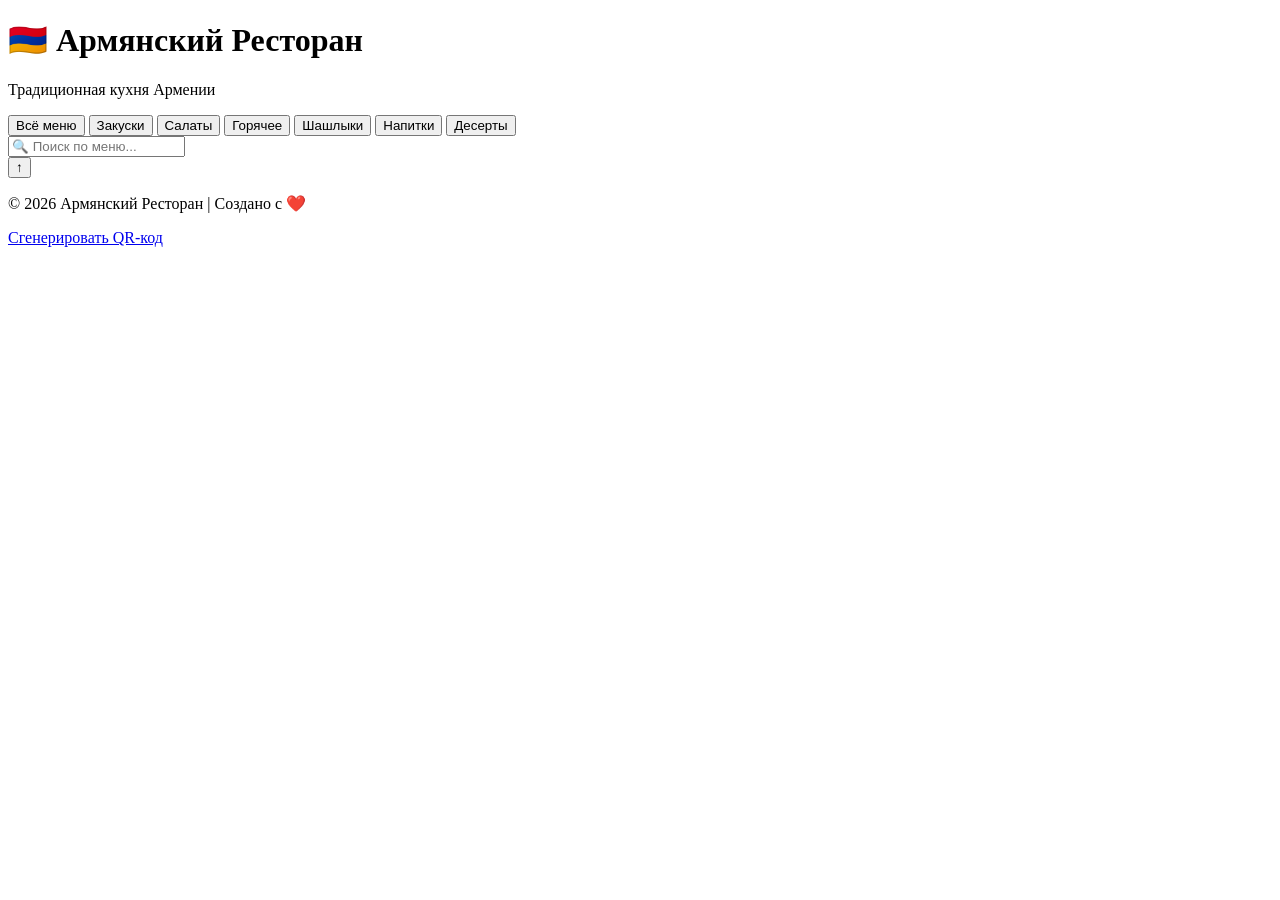
==== index.html @ 18590324 "Добавлено веб-меню ресторана" ====
<!DOCTYPE html>
<html lang="ru">
<head>
    <meta charset="UTF-8">
    <meta name="viewport" content="width=device-width, initial-scale=1.0">
    <title>Меню армянского ресторана</title>
    <link rel="stylesheet" href="style.css">
    <link href="https://fonts.googleapis.com/css2?family=Montserrat:wght@400;600;700&family=Roboto:wght@300;400&display=swap" rel="stylesheet">
</head>
<body>
    <header>
        <div class="container">
            <h1>🇦🇲 Армянский Ресторан</h1>
            <p class="subtitle">Традиционная кухня Армении</p>
        </div>
    </header>

    <nav class="menu-nav">
        <div class="container">
            <button class="nav-btn" data-category="all">Всё меню</button>
            <button class="nav-btn" data-category="Холодные закуски">Закуски</button>
            <button class="nav-btn" data-category="Салаты">Салаты</button>
            <button class="nav-btn" data-category="Горячие блюда">Горячее</button>
            <button class="nav-btn" data-category="Шашлыки">Шашлыки</button>
            <button class="nav-btn" data-category="Напитки">Напитки</button>
            <button class="nav-btn" data-category="Десерты">Десерты</button>
        </div>
    </nav>

    <div class="search-container">
        <div class="container">
            <input type="text" id="searchInput" placeholder="🔍 Поиск по меню..." />
        </div>
    </div>

    <main class="container">
        <div id="menuContainer"></div>
    </main>

    <button id="scrollToTop" class="scroll-top">↑</button>

    <footer>
        <div class="container">
            <p>© 2026 Армянский Ресторан | Создано с ❤️</p>
            <p><a href="qr-code.html">Сгенерировать QR-код</a></p>
        </div>
    </footer>

    <script src="menu-data.js"></script>
</body>
</html>
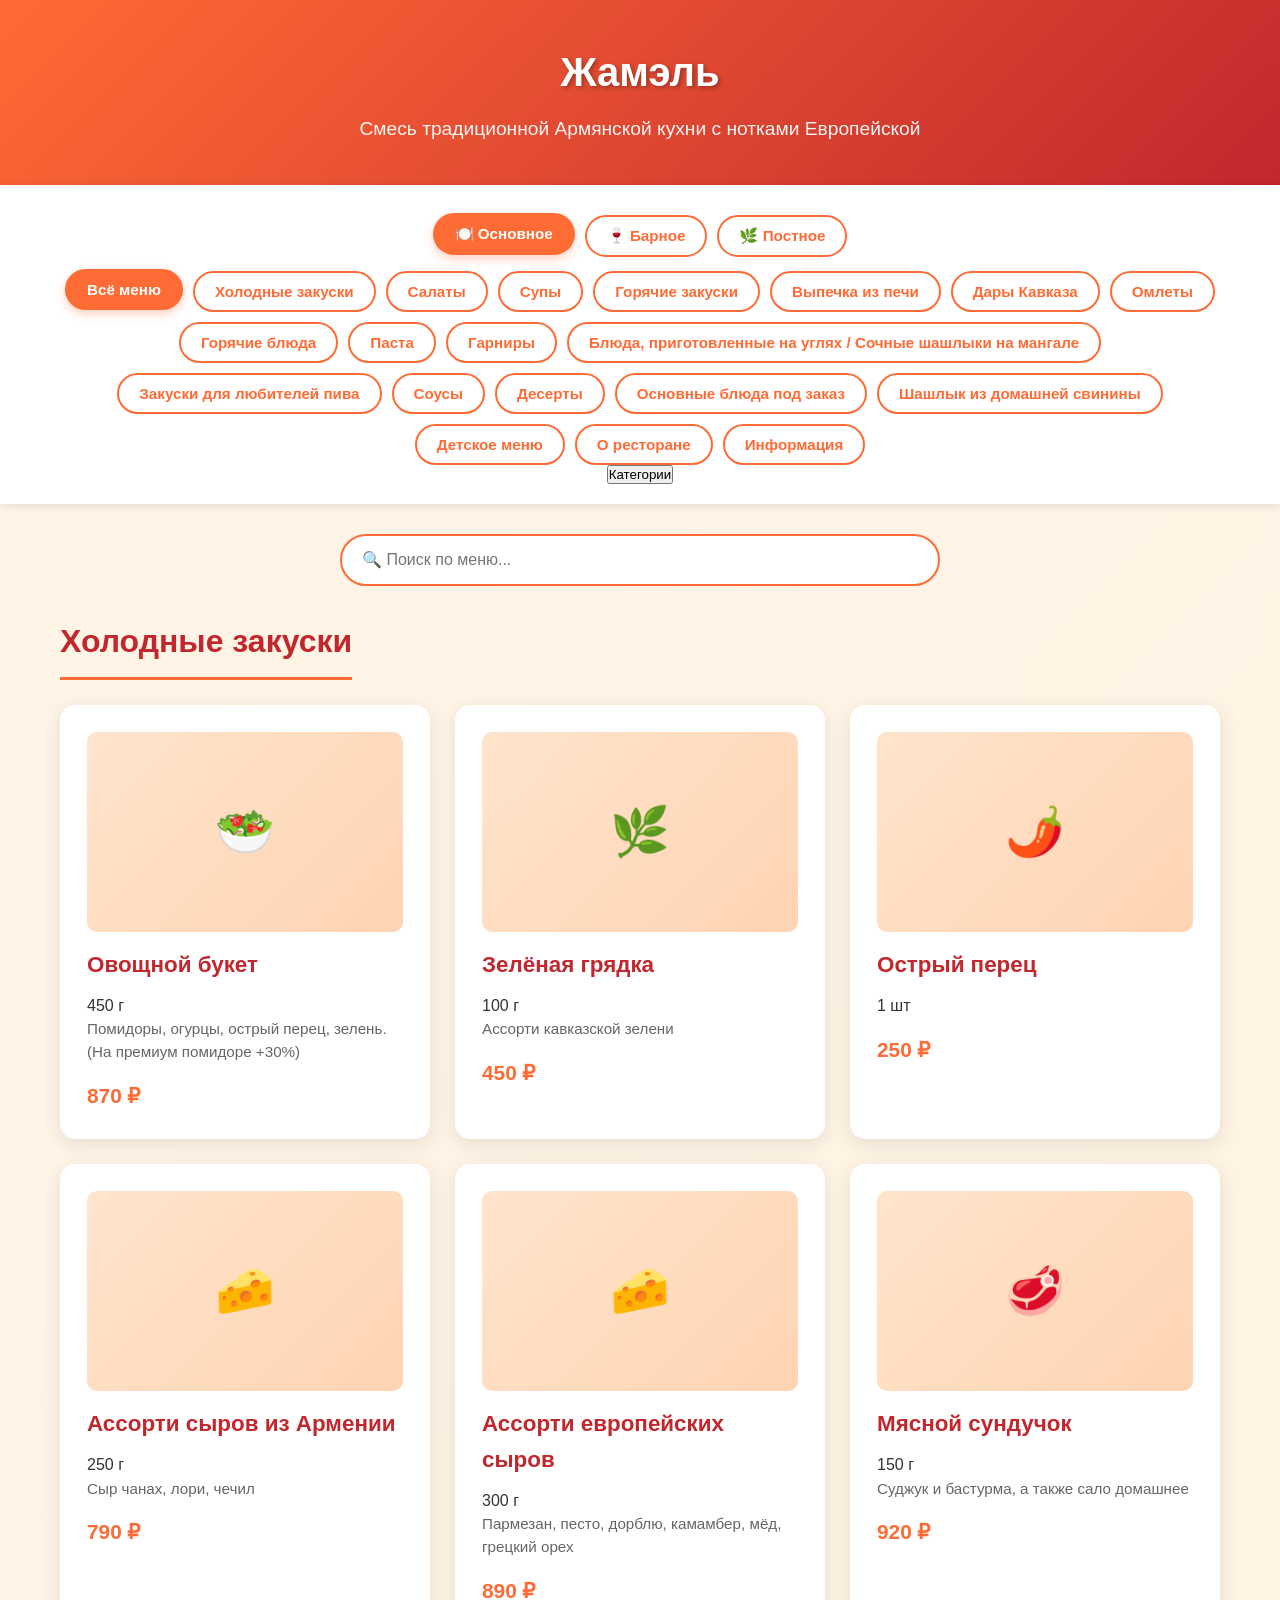
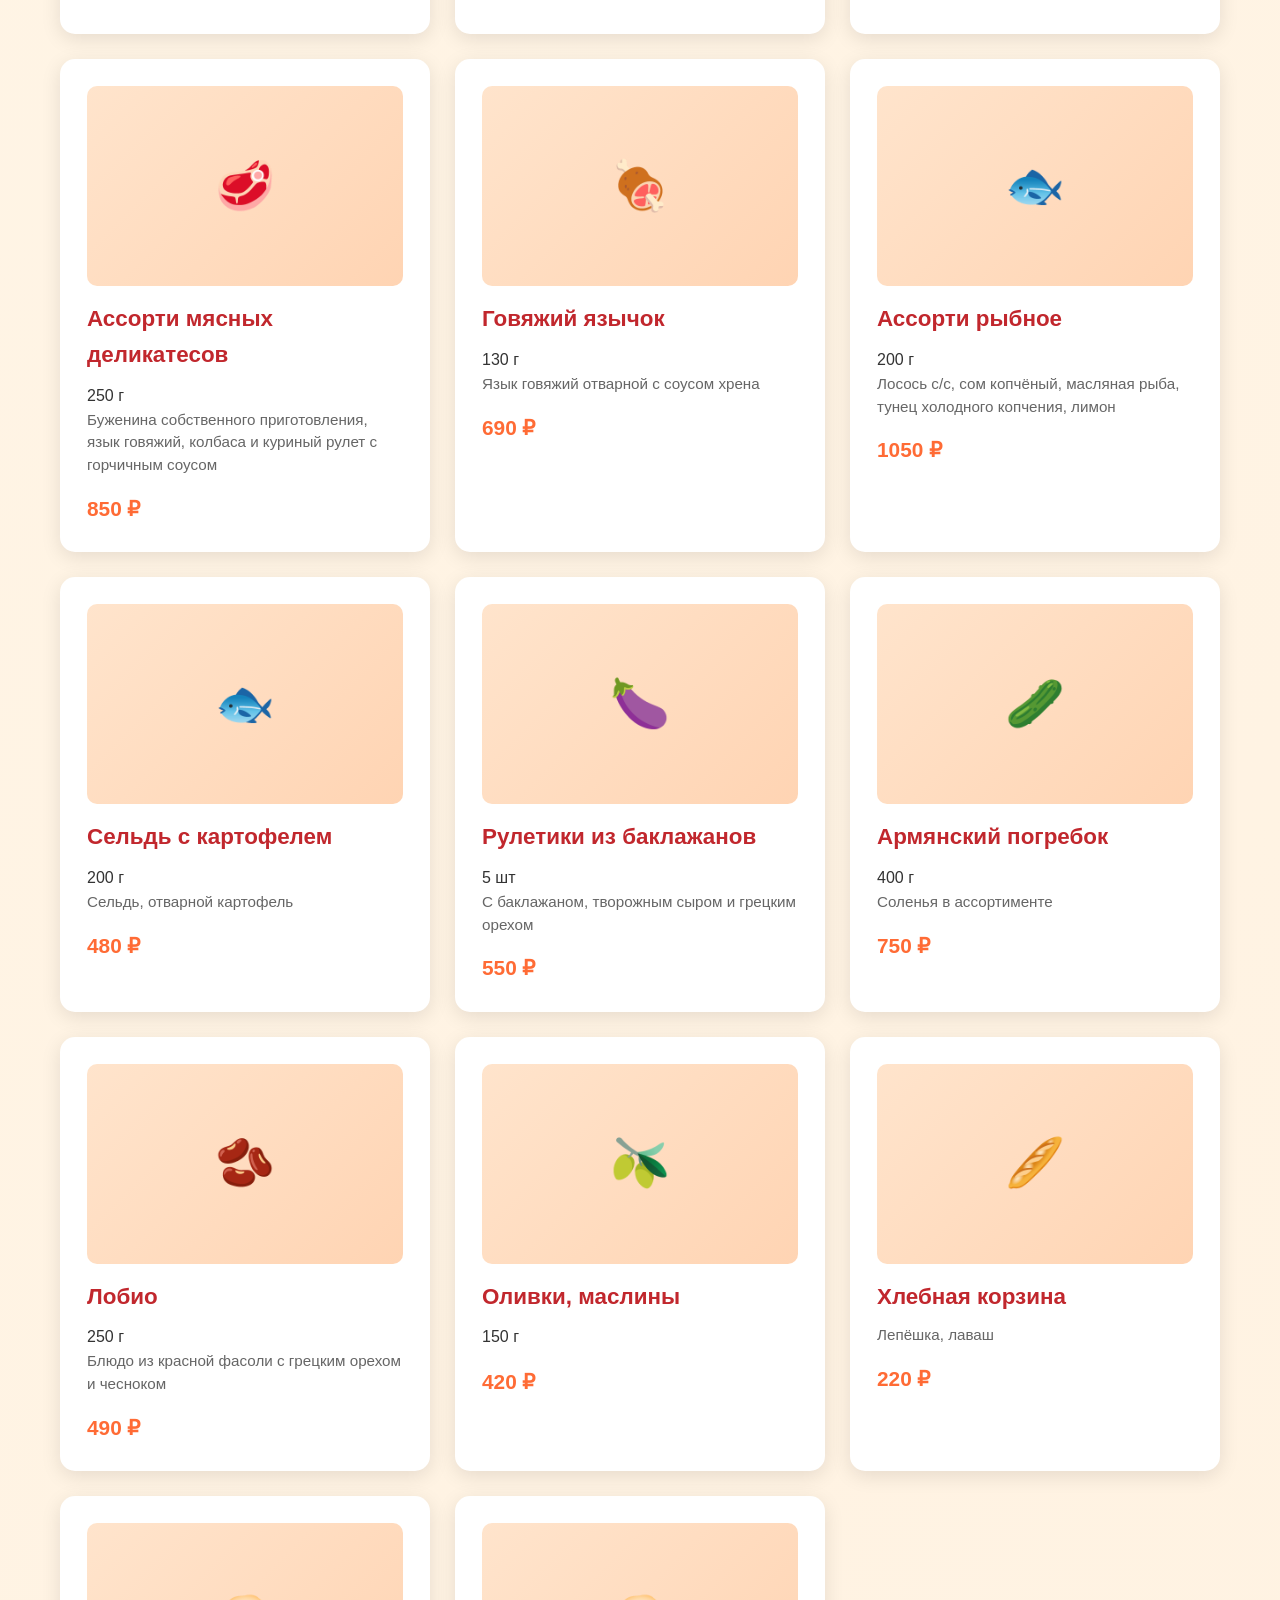
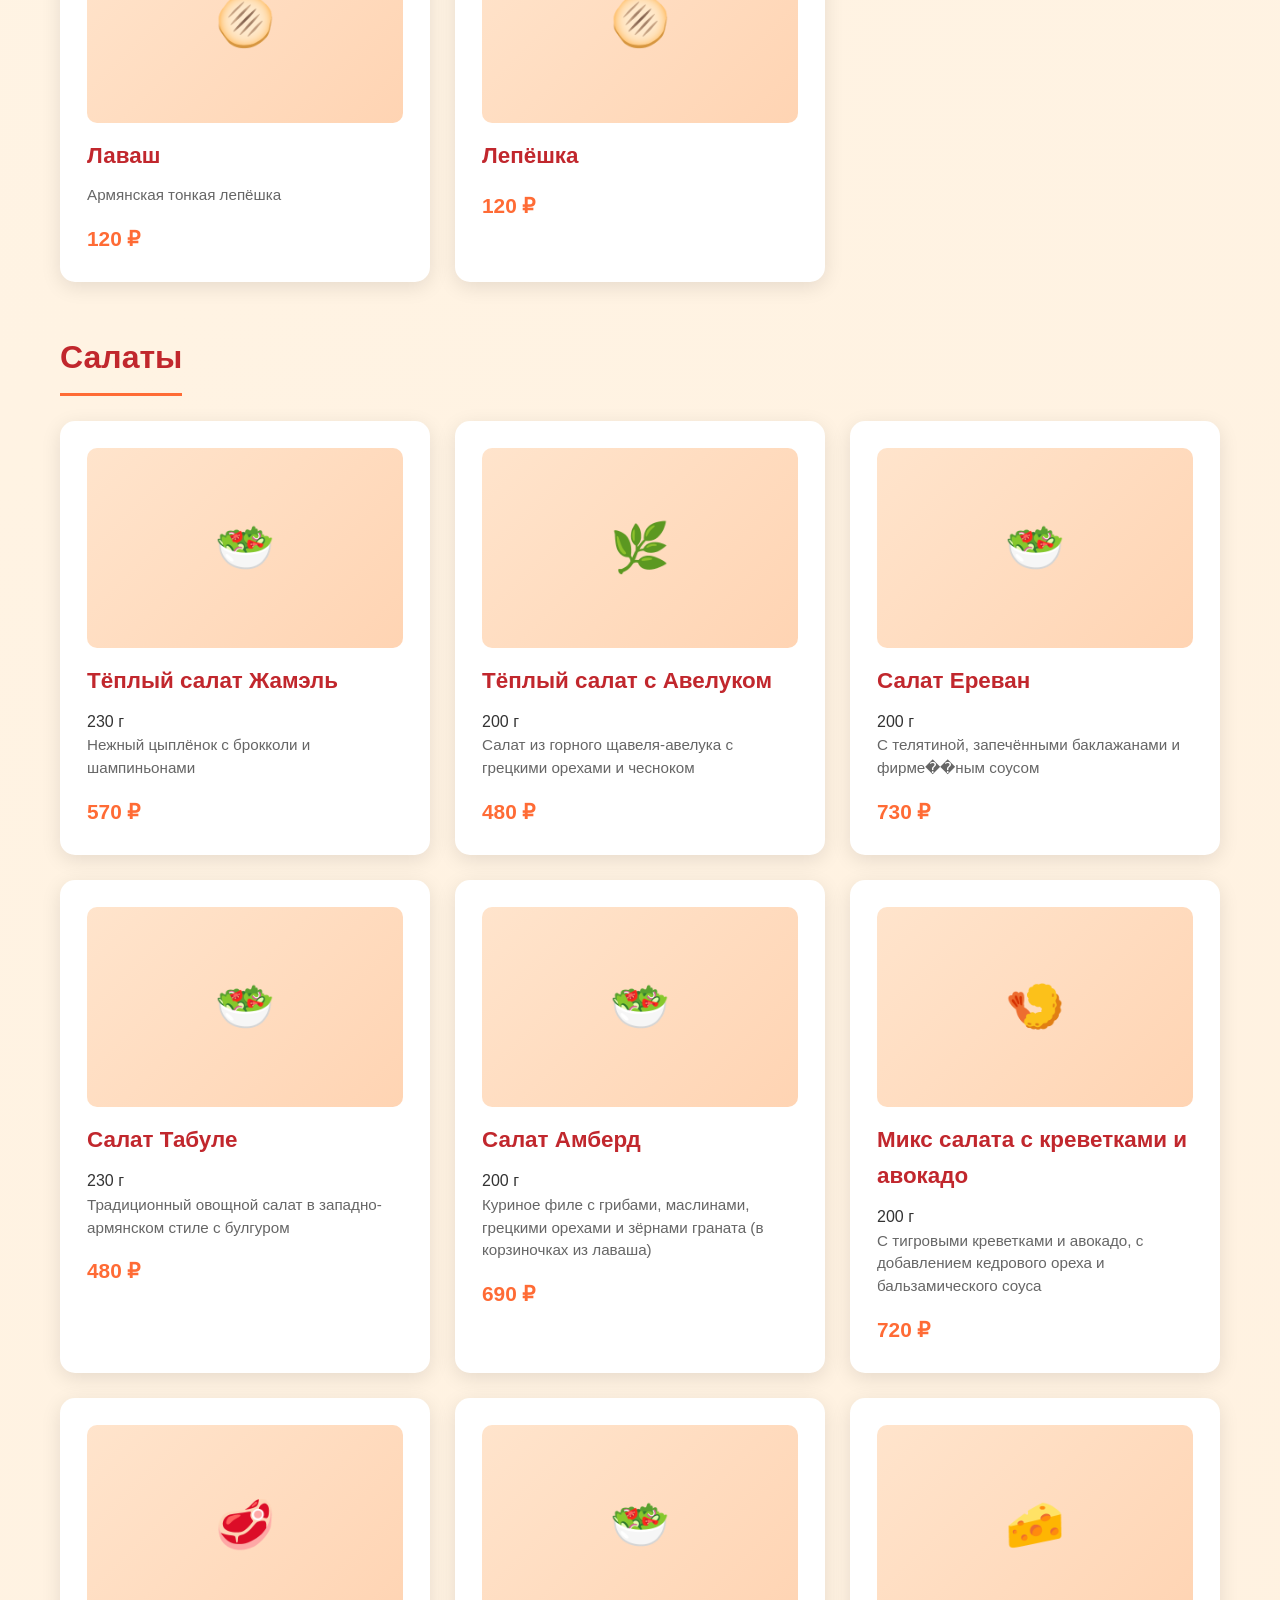
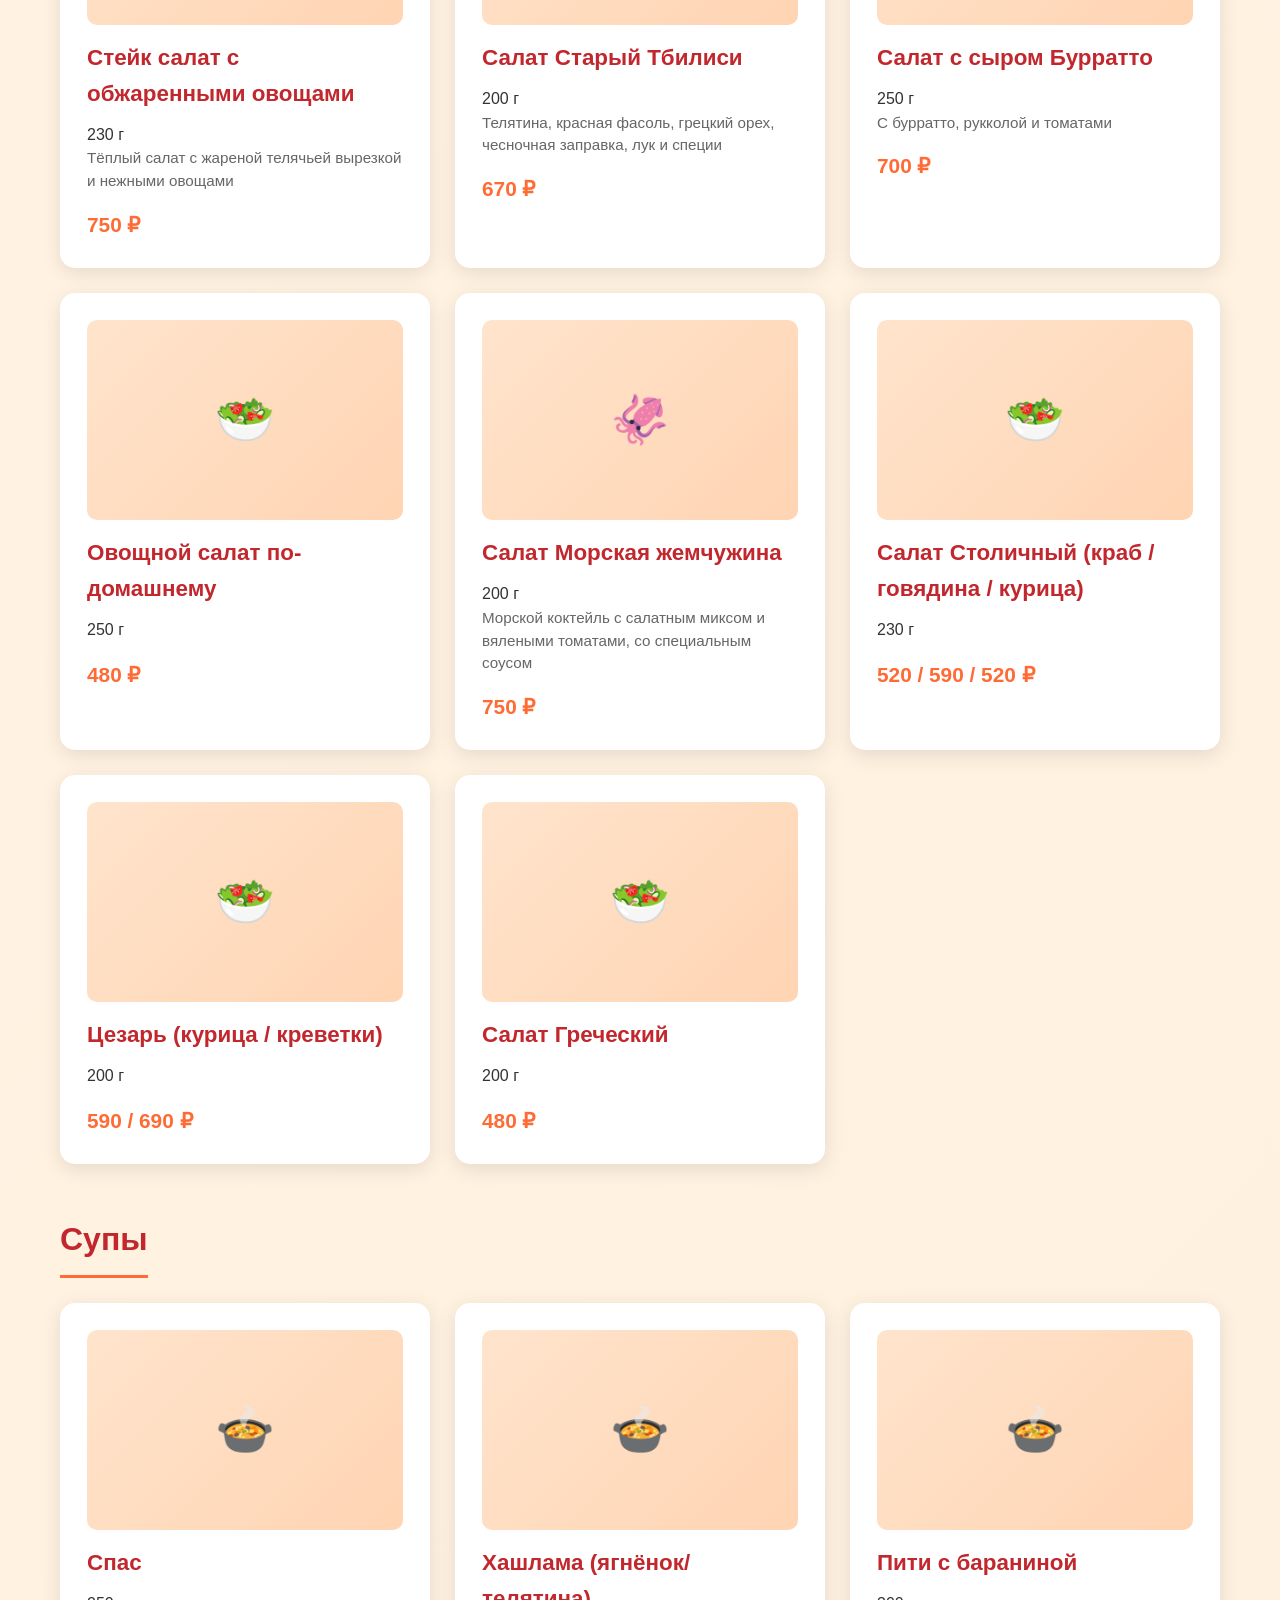
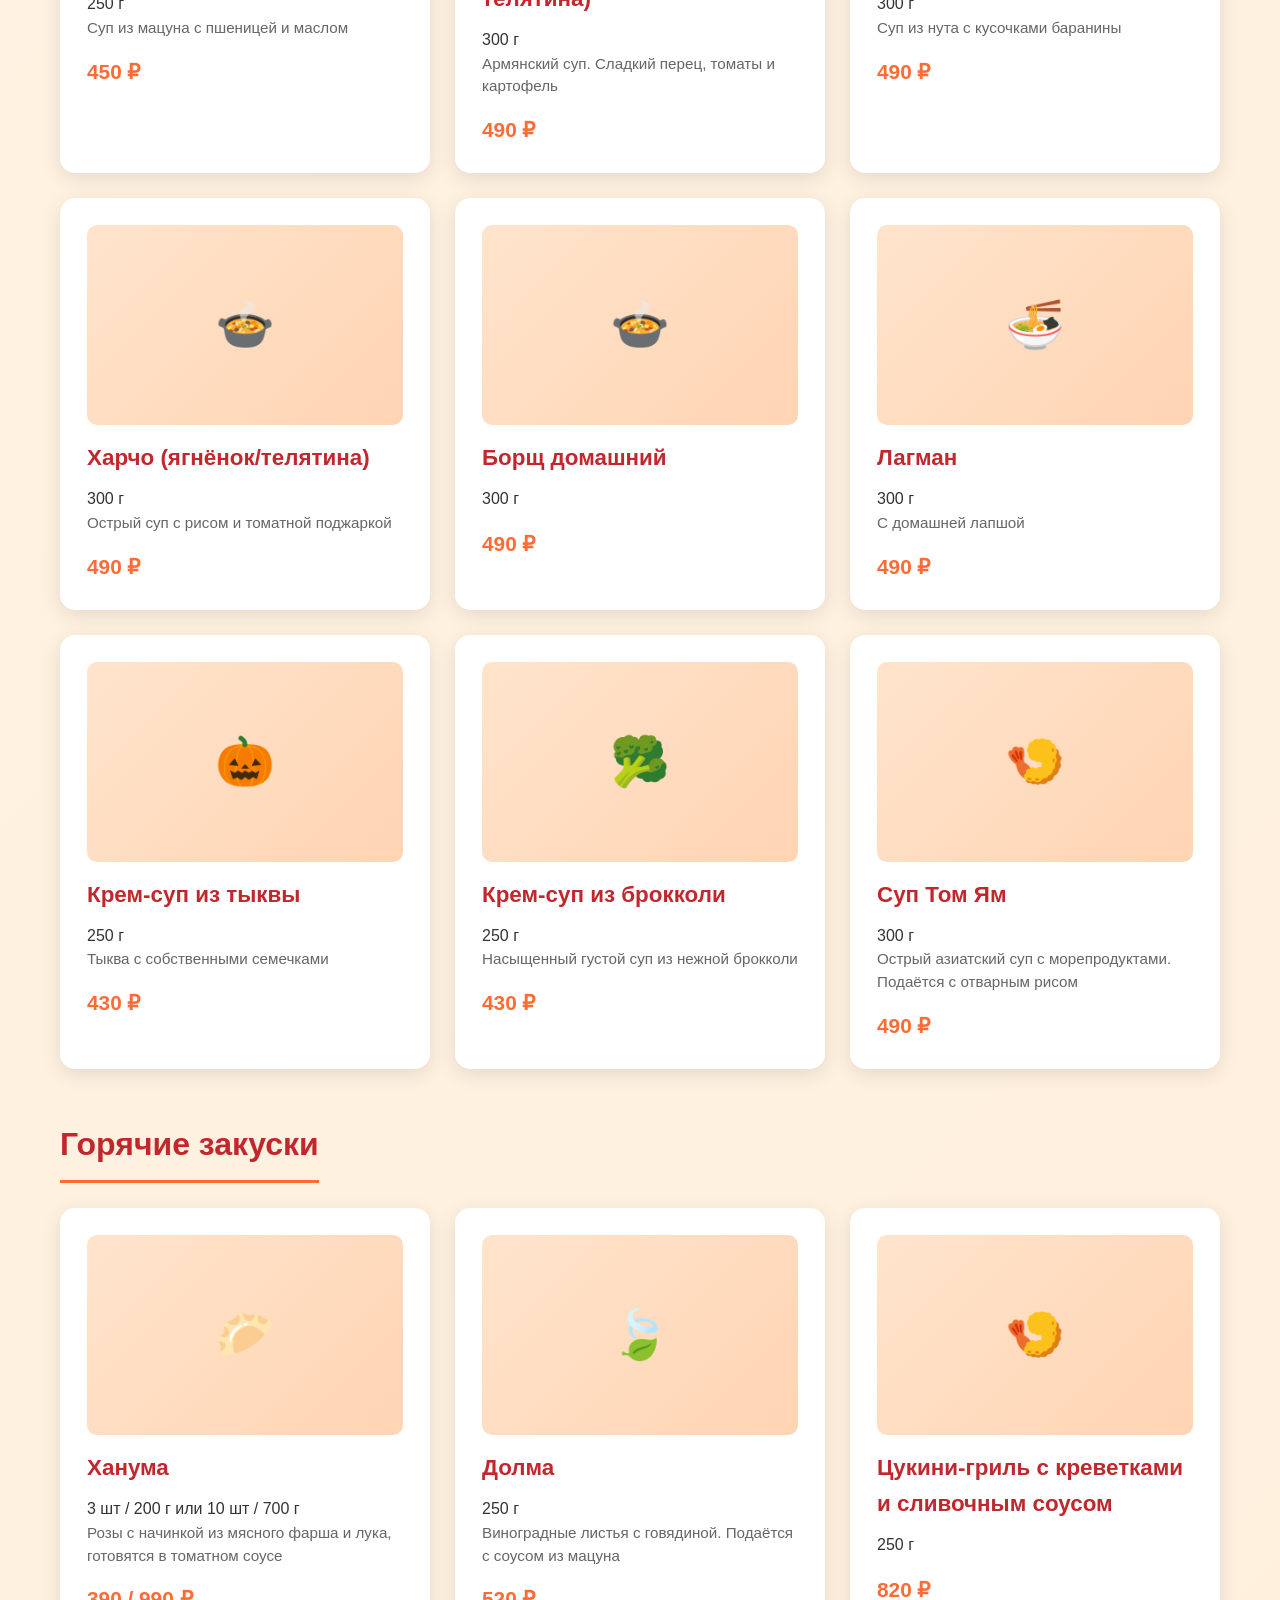
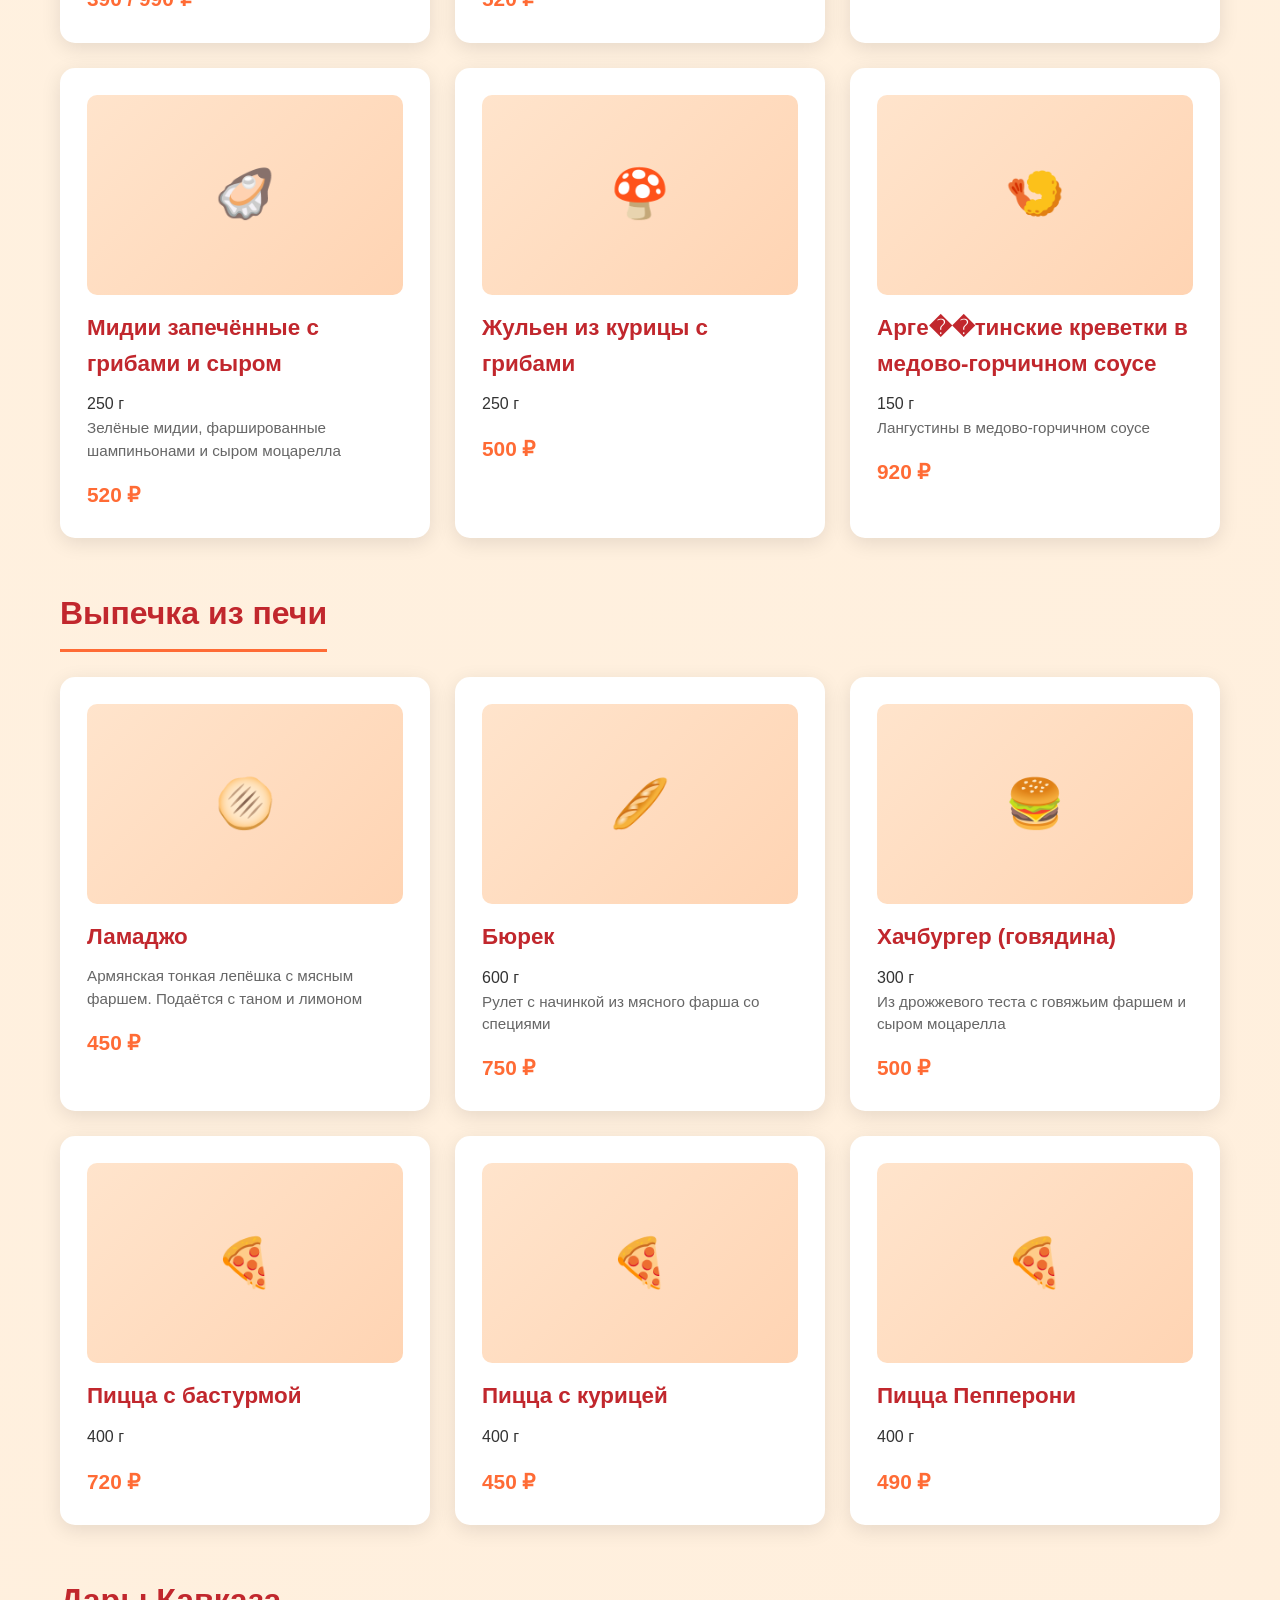
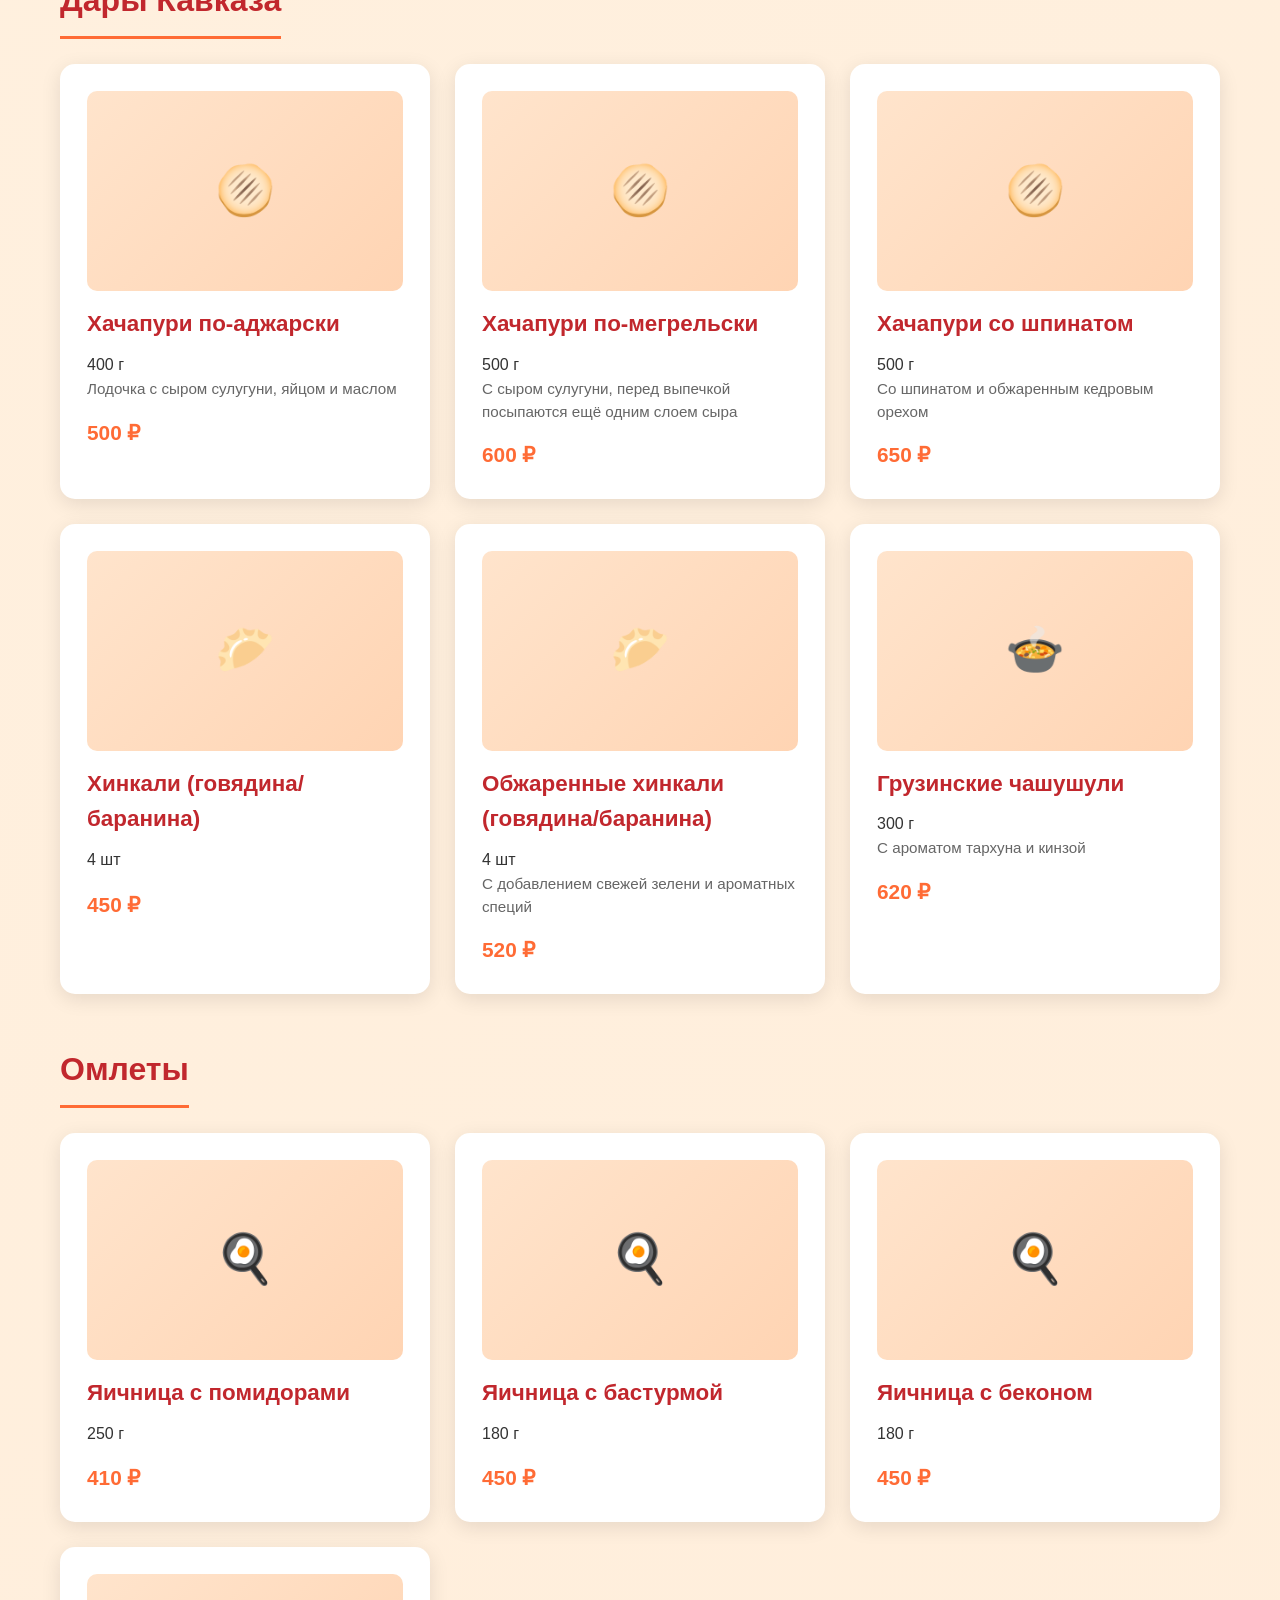
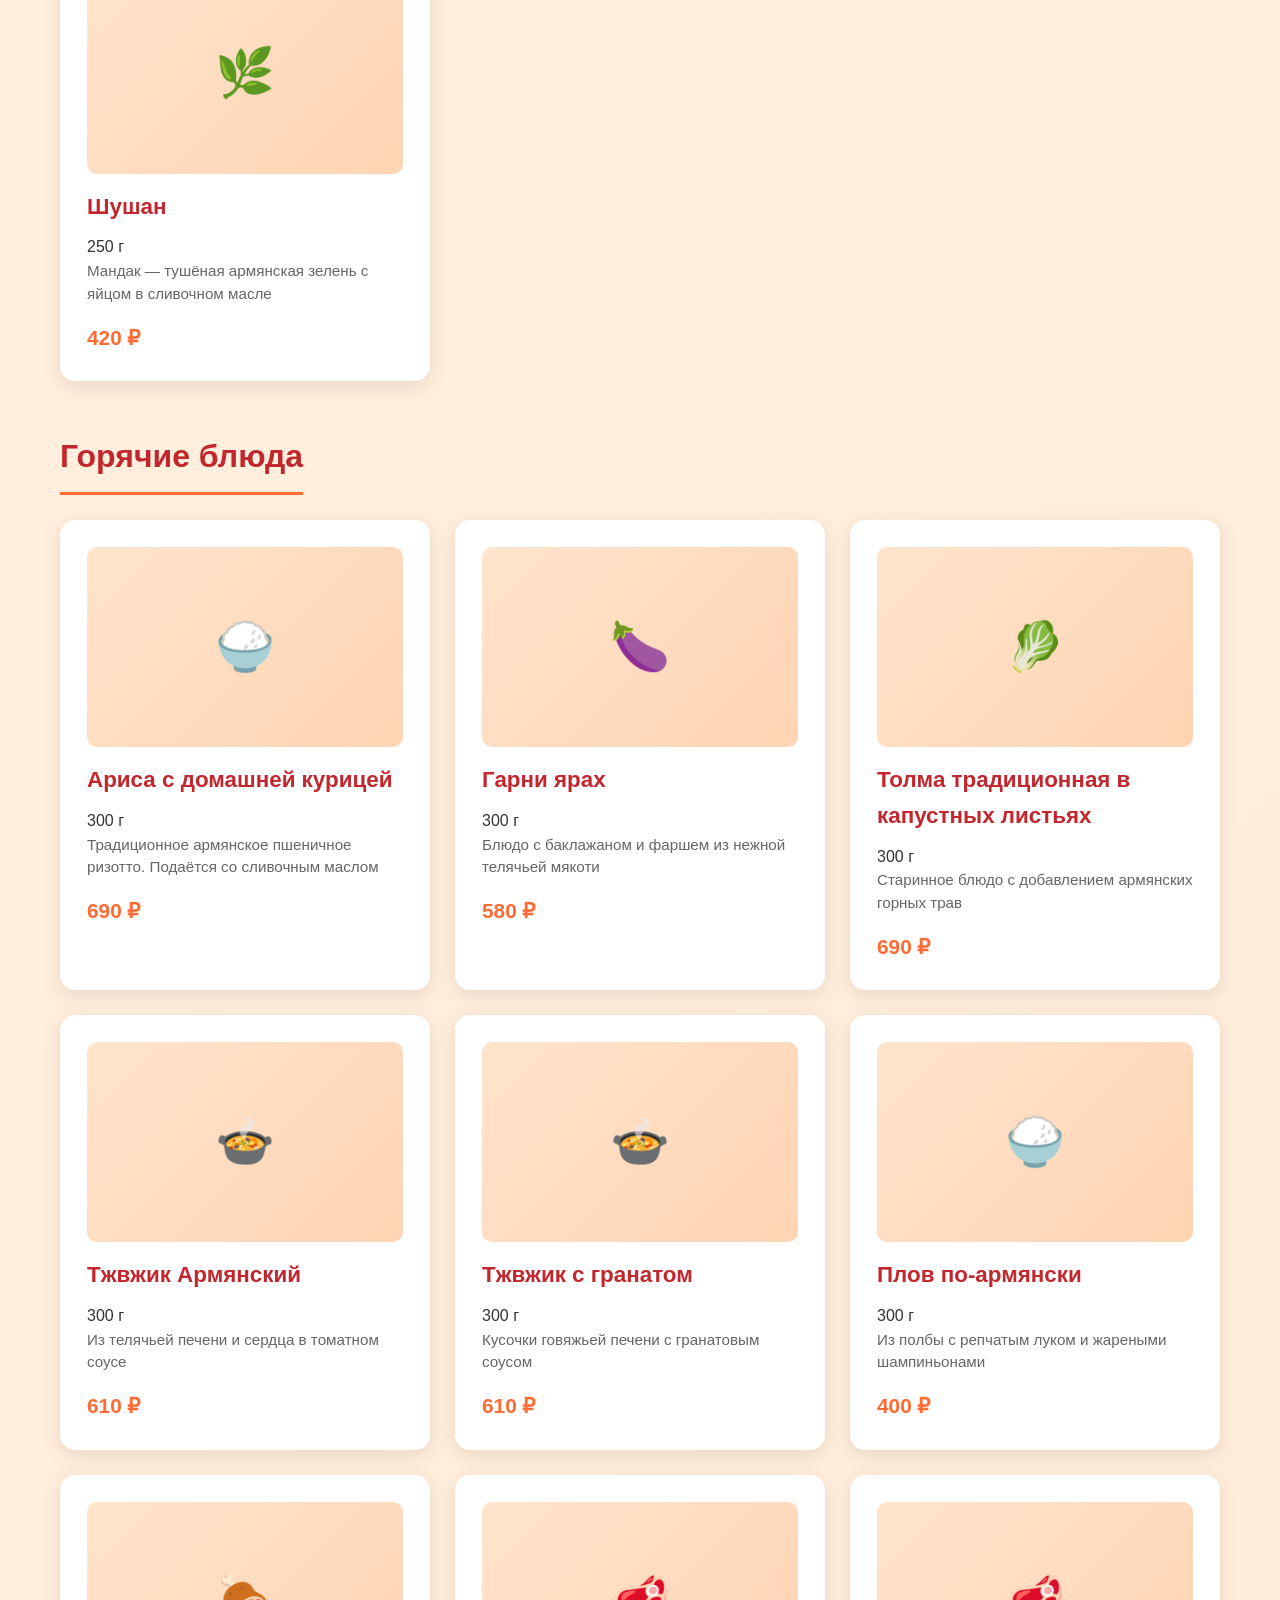
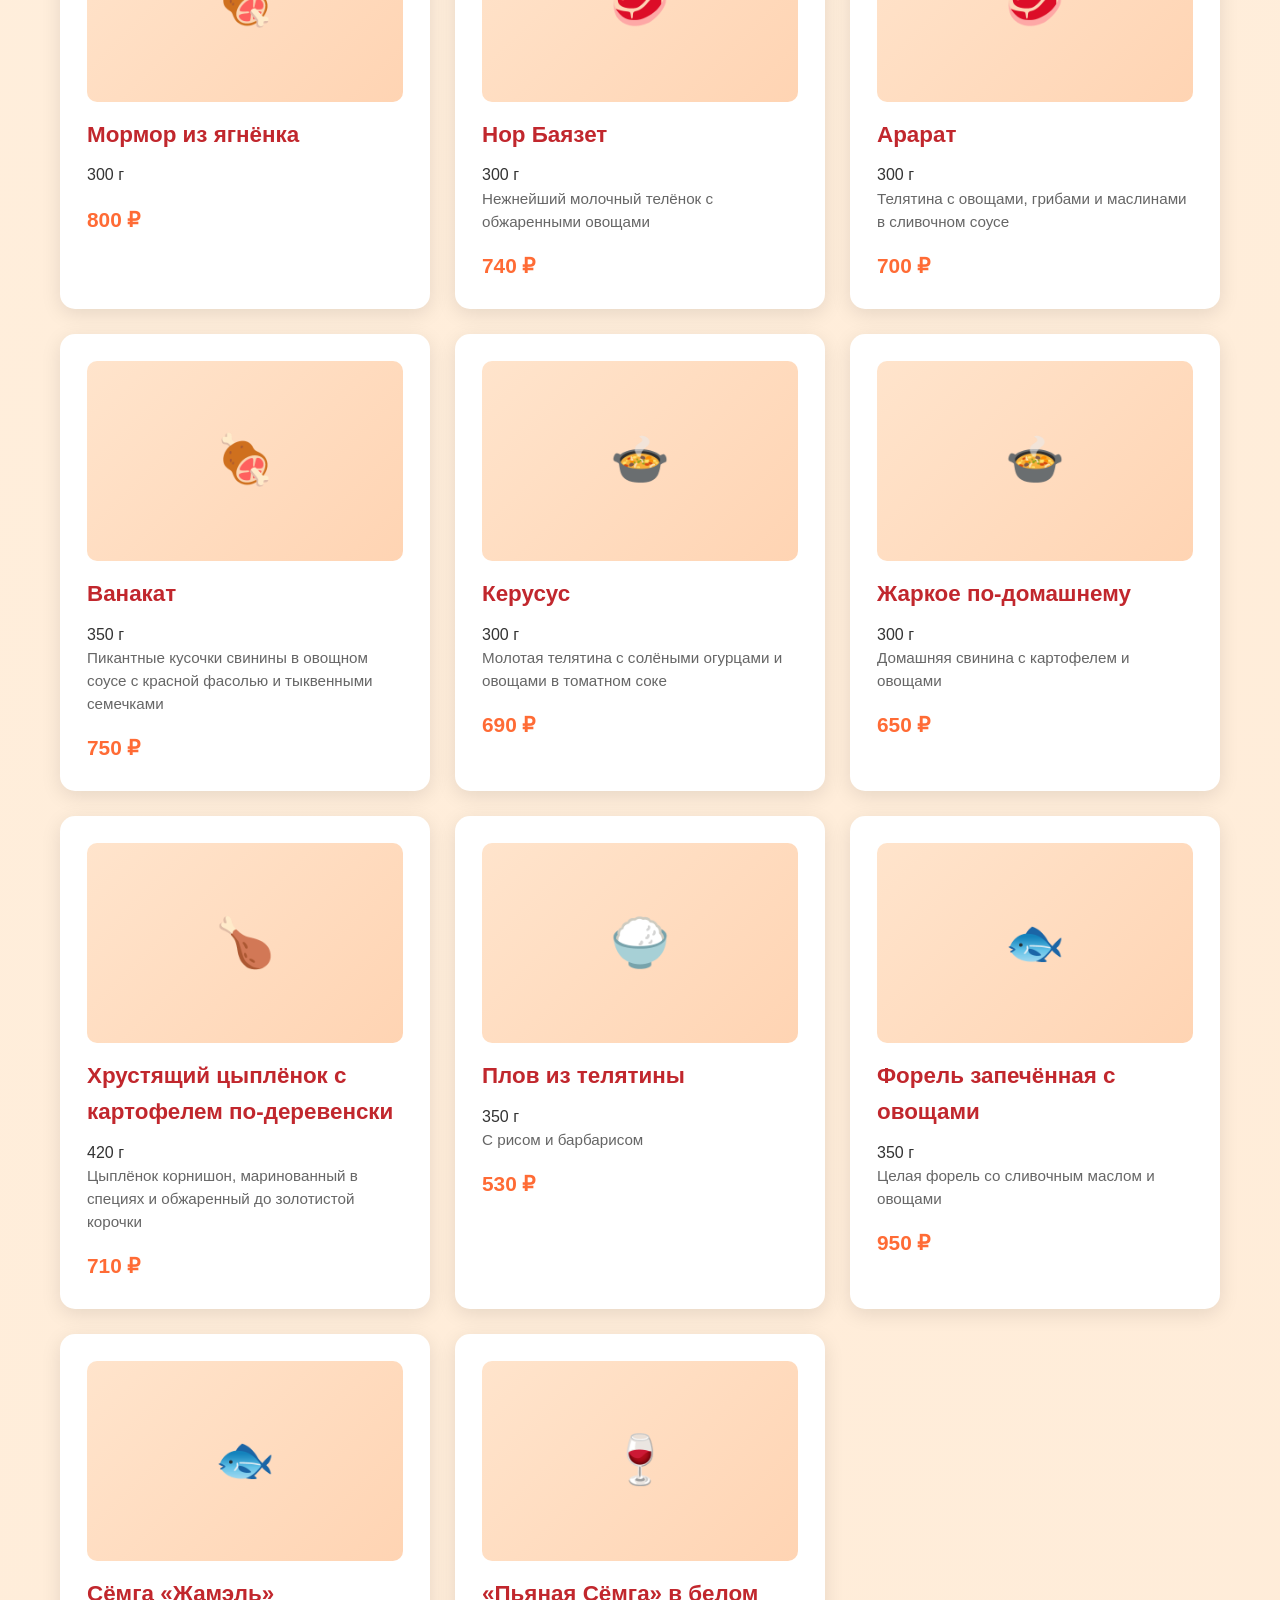
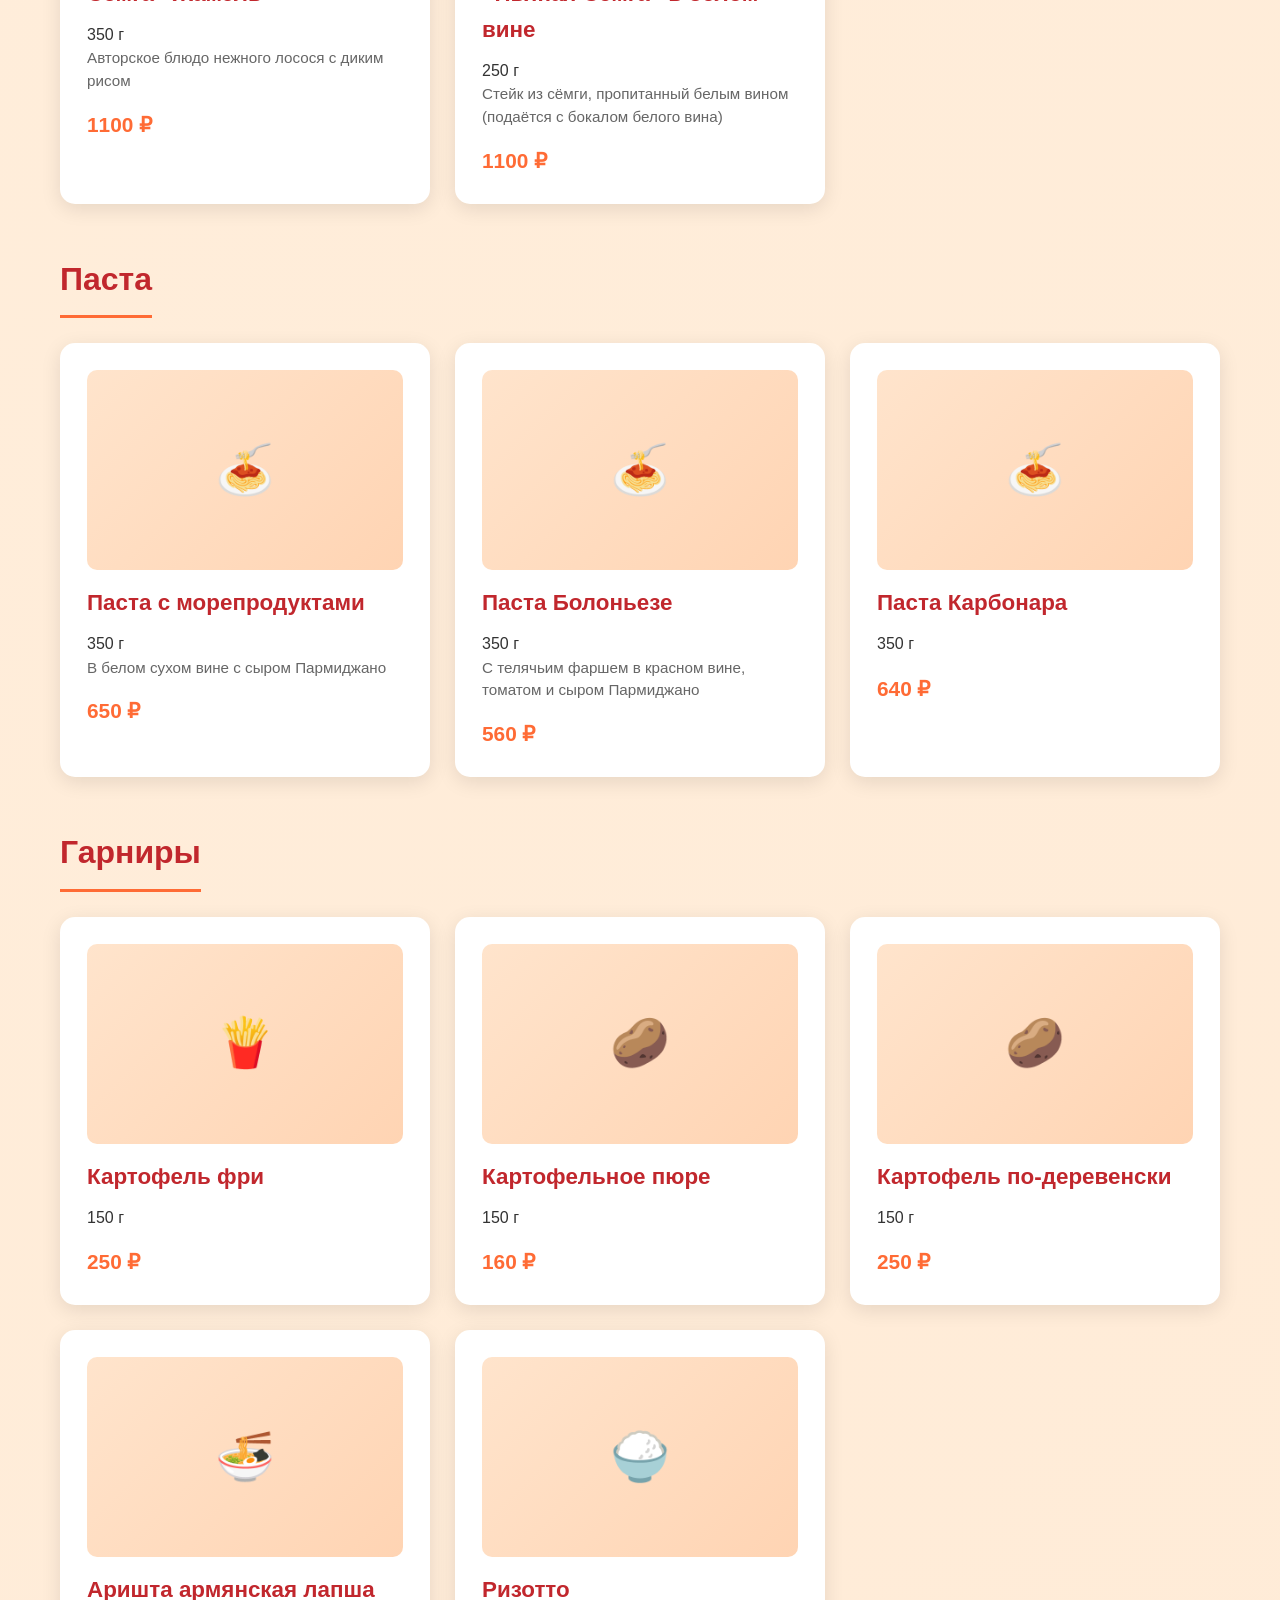
==== commit 7689c2bb: "Refactor navigation menu for dynamic category buttons Removed static category buttons and added plac" ====
--- a/index.html
+++ b/index.html
@@ -16,16 +16,14 @@
     </header>
 
     <nav class="menu-nav">
-        <div class="container">
-            <button class="nav-btn" data-category="all">Всё меню</button>
-            <button class="nav-btn" data-category="Холодные закуски">Закуски</button>
-            <button class="nav-btn" data-category="Салаты">Салаты</button>
-            <button class="nav-btn" data-category="Горячие блюда">Горячее</button>
-            <button class="nav-btn" data-category="Шашлыки">Шашлыки</button>
-            <button class="nav-btn" data-category="Напитки">Напитки</button>
-            <button class="nav-btn" data-category="Десерты">Десерты</button>
-        </div>
-    </nav>
+  <div class="container nav-controls">
+    <!-- сюда JS вставит кнопки категорий -->
+  </div>
+
+  <div class="container nav-toggle-row">
+    <button id="toggleCategories" class="toggle-cats" type="button">Категории</button>
+  </div>
+</nav>
 
     <div class="search-container">
         <div class="container">
@@ -48,4 +46,4 @@
 
     <script src="menu-data.js"></script>
 </body>
-</html>+</html>
--- a/style.css
+++ b/style.css
@@ -0,0 +1,241 @@
+* {
+    margin: 0;
+    padding: 0;
+    box-sizing: border-box;
+}
+
+body {
+    font-family: 'Roboto', sans-serif;
+    background: linear-gradient(135deg, #FFF5E6 0%, #FFE4CC 100%);
+    color: #333;
+    line-height: 1.6;
+}
+
+.container {
+    max-width: 1200px;
+    margin: 0 auto;
+    padding: 0 20px;
+}
+
+header {
+    background: linear-gradient(135deg, #FF6B35 0%, #C1272D 100%);
+    color: white;
+    text-align: center;
+    padding: 40px 20px;
+    box-shadow: 0 4px 15px rgba(0, 0, 0, 0.2);
+}
+
+header h1 {
+    font-family: 'Montserrat', sans-serif;
+    font-size: 2.5em;
+    font-weight: 700;
+    margin-bottom: 10px;
+    text-shadow: 2px 2px 4px rgba(0, 0, 0, 0.3);
+}
+
+.subtitle {
+    font-size: 1.2em;
+    font-weight: 300;
+    opacity: 0.95;
+}
+
+.menu-nav {
+    background: white;
+    padding: 20px 0;
+    box-shadow: 0 2px 10px rgba(0, 0, 0, 0.1);
+    position: sticky;
+    top: 0;
+    z-index: 100;
+}
+
+.menu-nav .container {
+    display: flex;
+    flex-wrap: wrap;
+    gap: 10px;
+    justify-content: center;
+}
+
+.nav-btn {
+    padding: 10px 20px;
+    border: 2px solid #FF6B35;
+    background: white;
+    color: #FF6B35;
+    border-radius: 25px;
+    cursor: pointer;
+    font-weight: 600;
+    transition: all 0.3s ease;
+    font-size: 0.95em;
+}
+
+.nav-btn:hover,
+.nav-btn.active {
+    background: #FF6B35;
+    color: white;
+    transform: translateY(-2px);
+    box-shadow: 0 4px 10px rgba(255, 107, 53, 0.3);
+}
+
+.search-container {
+    padding: 30px 0;
+}
+
+#searchInput {
+    width: 100%;
+    max-width: 600px;
+    padding: 15px 20px;
+    border: 2px solid #FF6B35;
+    border-radius: 30px;
+    font-size: 1em;
+    display: block;
+    margin: 0 auto;
+    transition: all 0.3s ease;
+}
+
+#searchInput:focus {
+    outline: none;
+    box-shadow: 0 0 15px rgba(255, 107, 53, 0.3);
+}
+
+.category-section {
+    margin-bottom: 50px;
+}
+
+.category-title {
+    font-family: 'Montserrat', sans-serif;
+    font-size: 2em;
+    color: #C1272D;
+    margin-bottom: 25px;
+    padding-bottom: 10px;
+    border-bottom: 3px solid #FF6B35;
+    display: inline-block;
+}
+
+.menu-grid {
+    display: grid;
+    grid-template-columns: repeat(auto-fill, minmax(300px, 1fr));
+    gap: 25px;
+}
+
+.menu-item {
+    background: white;
+    border-radius: 15px;
+    padding: 25px;
+    box-shadow: 0 5px 20px rgba(0, 0, 0, 0.1);
+    transition: all 0.3s ease;
+    border: 2px solid transparent;
+}
+
+.menu-item:hover {
+    transform: translateY(-5px);
+    box-shadow: 0 8px 30px rgba(255, 107, 53, 0.2);
+    border-color: #FF6B35;
+}
+
+.item-image {
+    width: 100%;
+    height: 200px;
+    background: linear-gradient(135deg, #FFE4CC 0%, #FFD4B3 100%);
+    border-radius: 10px;
+    margin-bottom: 15px;
+    display: flex;
+    align-items: center;
+    justify-content: center;
+    font-size: 3em;
+}
+
+.item-name {
+    font-family: 'Montserrat', sans-serif;
+    font-size: 1.4em;
+    color: #C1272D;
+    margin-bottom: 10px;
+    font-weight: 600;
+}
+
+.item-description {
+    color: #666;
+    margin-bottom: 15px;
+    font-size: 0.95em;
+    line-height: 1.5;
+}
+
+.item-price {
+    font-size: 1.3em;
+    color: #FF6B35;
+    font-weight: 700;
+}
+
+.scroll-top {
+    position: fixed;
+    bottom: 30px;
+    right: 30px;
+    background: #FF6B35;
+    color: white;
+    border: none;
+    width: 50px;
+    height: 50px;
+    border-radius: 50%;
+    font-size: 1.5em;
+    cursor: pointer;
+    box-shadow: 0 4px 15px rgba(255, 107, 53, 0.4);
+    transition: all 0.3s ease;
+    display: none;
+    z-index: 999;
+}
+
+.scroll-top:hover {
+    background: #C1272D;
+    transform: translateY(-3px);
+}
+
+.scroll-top.show {
+    display: block;
+}
+
+footer {
+    background: #333;
+    color: white;
+    text-align: center;
+    padding: 30px 20px;
+    margin-top: 50px;
+}
+
+footer a {
+    color: #FF6B35;
+    text-decoration: none;
+    font-weight: 600;
+}
+
+footer a:hover {
+    text-decoration: underline;
+}
+
+@media (max-width: 768px) {
+    header h1 {
+        font-size: 1.8em;
+    }
+    .category-title {
+        font-size: 1.5em;
+    }
+    .menu-grid {
+        grid-template-columns: 1fr;
+    }
+    .nav-btn {
+        font-size: 0.85em;
+        padding: 8px 15px;
+    }
+}
+
+@media (max-width: 480px) {
+    header h1 {
+        font-size: 1.5em;
+    }
+    .subtitle {
+        font-size: 1em;
+    }
+    .scroll-top {
+        width: 45px;
+        height: 45px;
+        bottom: 20px;
+        right: 20px;
+    }
+}
